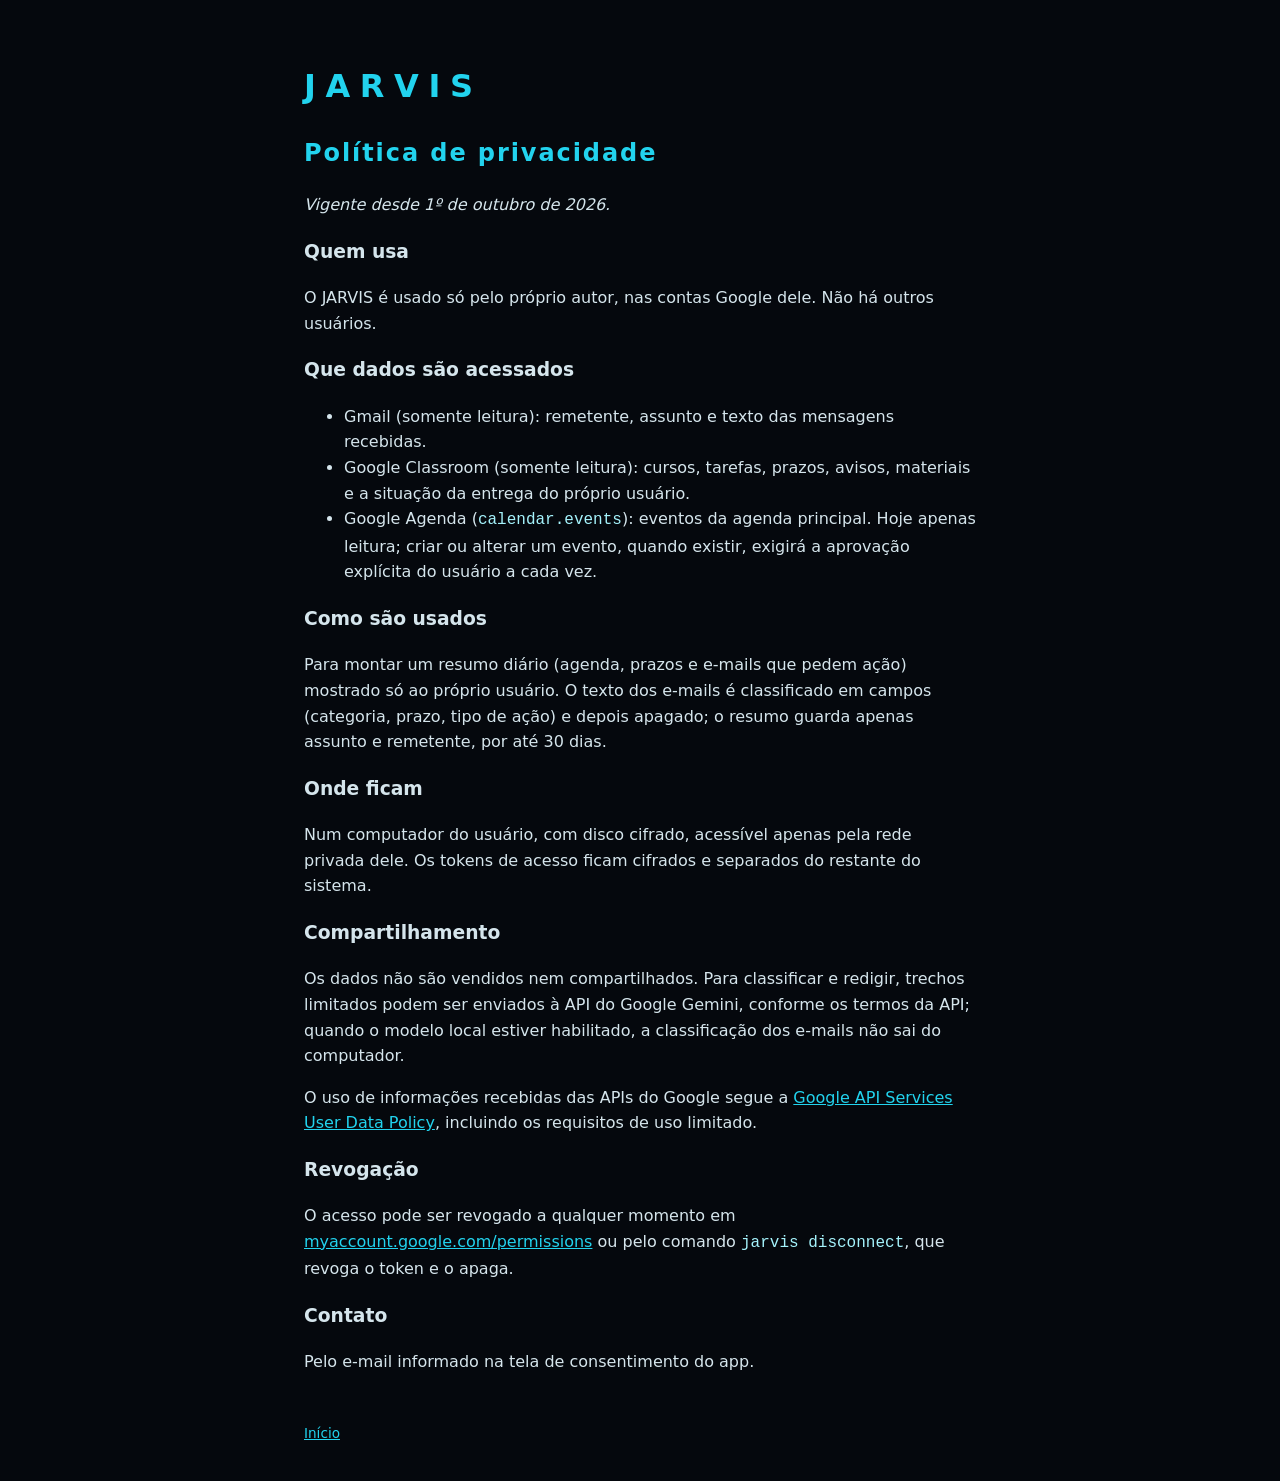
==== privacy.html @ 4841d22a "Páginas de início e de privacidade do JARVIS Co-Authored-By: Claude Opus 5.5 <noreply@anthropic.com>" ====
<!doctype html>
<html lang="pt-BR">
<head>
  <meta charset="utf-8">
  <meta name="viewport" content="width=device-width, initial-scale=1">
  <title>JARVIS — política de privacidade</title>
  <link rel="stylesheet" href="style.css">
</head>
<body>
  <h1>JARVIS</h1>
  <h2>Política de privacidade</h2>
  <p><em>Vigente desde 1º de outubro de 2026.</em></p>

  <h3>Quem usa</h3>
  <p>O JARVIS é usado só pelo próprio autor, nas contas Google dele. Não há outros usuários.</p>

  <h3>Que dados são acessados</h3>
  <ul>
    <li>Gmail (somente leitura): remetente, assunto e texto das mensagens recebidas.</li>
    <li>Google Classroom (somente leitura): cursos, tarefas, prazos, avisos, materiais e a situação
      da entrega do próprio usuário.</li>
    <li>Google Agenda (<code>calendar.events</code>): eventos da agenda principal. Hoje apenas
      leitura; criar ou alterar um evento, quando existir, exigirá a aprovação explícita do usuário
      a cada vez.</li>
  </ul>

  <h3>Como são usados</h3>
  <p>Para montar um resumo diário (agenda, prazos e e-mails que pedem ação) mostrado só ao próprio
    usuário. O texto dos e-mails é classificado em campos (categoria, prazo, tipo de ação) e depois
    apagado; o resumo guarda apenas assunto e remetente, por até 30 dias.</p>

  <h3>Onde ficam</h3>
  <p>Num computador do usuário, com disco cifrado, acessível apenas pela rede privada dele. Os
    tokens de acesso ficam cifrados e separados do restante do sistema.</p>

  <h3>Compartilhamento</h3>
  <p>Os dados não são vendidos nem compartilhados. Para classificar e redigir, trechos limitados
    podem ser enviados à API do Google Gemini, conforme os termos da API; quando o modelo local
    estiver habilitado, a classificação dos e-mails não sai do computador.</p>
  <p>O uso de informações recebidas das APIs do Google segue a
    <a href="https://developers.google.com/terms/api-services-user-data-policy">Google API Services
    User Data Policy</a>, incluindo os requisitos de uso limitado.</p>

  <h3>Revogação</h3>
  <p>O acesso pode ser revogado a qualquer momento em
    <a href="https://myaccount.google.com/permissions">myaccount.google.com/permissions</a>
    ou pelo comando <code>jarvis disconnect</code>, que revoga o token e o apaga.</p>

  <h3>Contato</h3>
  <p>Pelo e-mail informado na tela de consentimento do app.</p>
  <footer><a href="index.html">Início</a></footer>
</body>
</html>
---- style.css ----
:root {
  color-scheme: dark;
}
body {
  margin: 0 auto;
  max-width: 42rem;
  padding: 2.5rem 1.25rem;
  background: #05080d;
  color: #d5e5ec;
  font:
    16px / 1.6 system-ui,
    sans-serif;
}
h1,
h2 {
  color: #22d3ee;
  letter-spacing: 0.08em;
}
h1 {
  letter-spacing: 0.3em;
}
a {
  color: #22d3ee;
}
code {
  color: #a5f3fc;
}
footer {
  margin-top: 3rem;
  color: #6f8c99;
  font-size: 0.85rem;
}
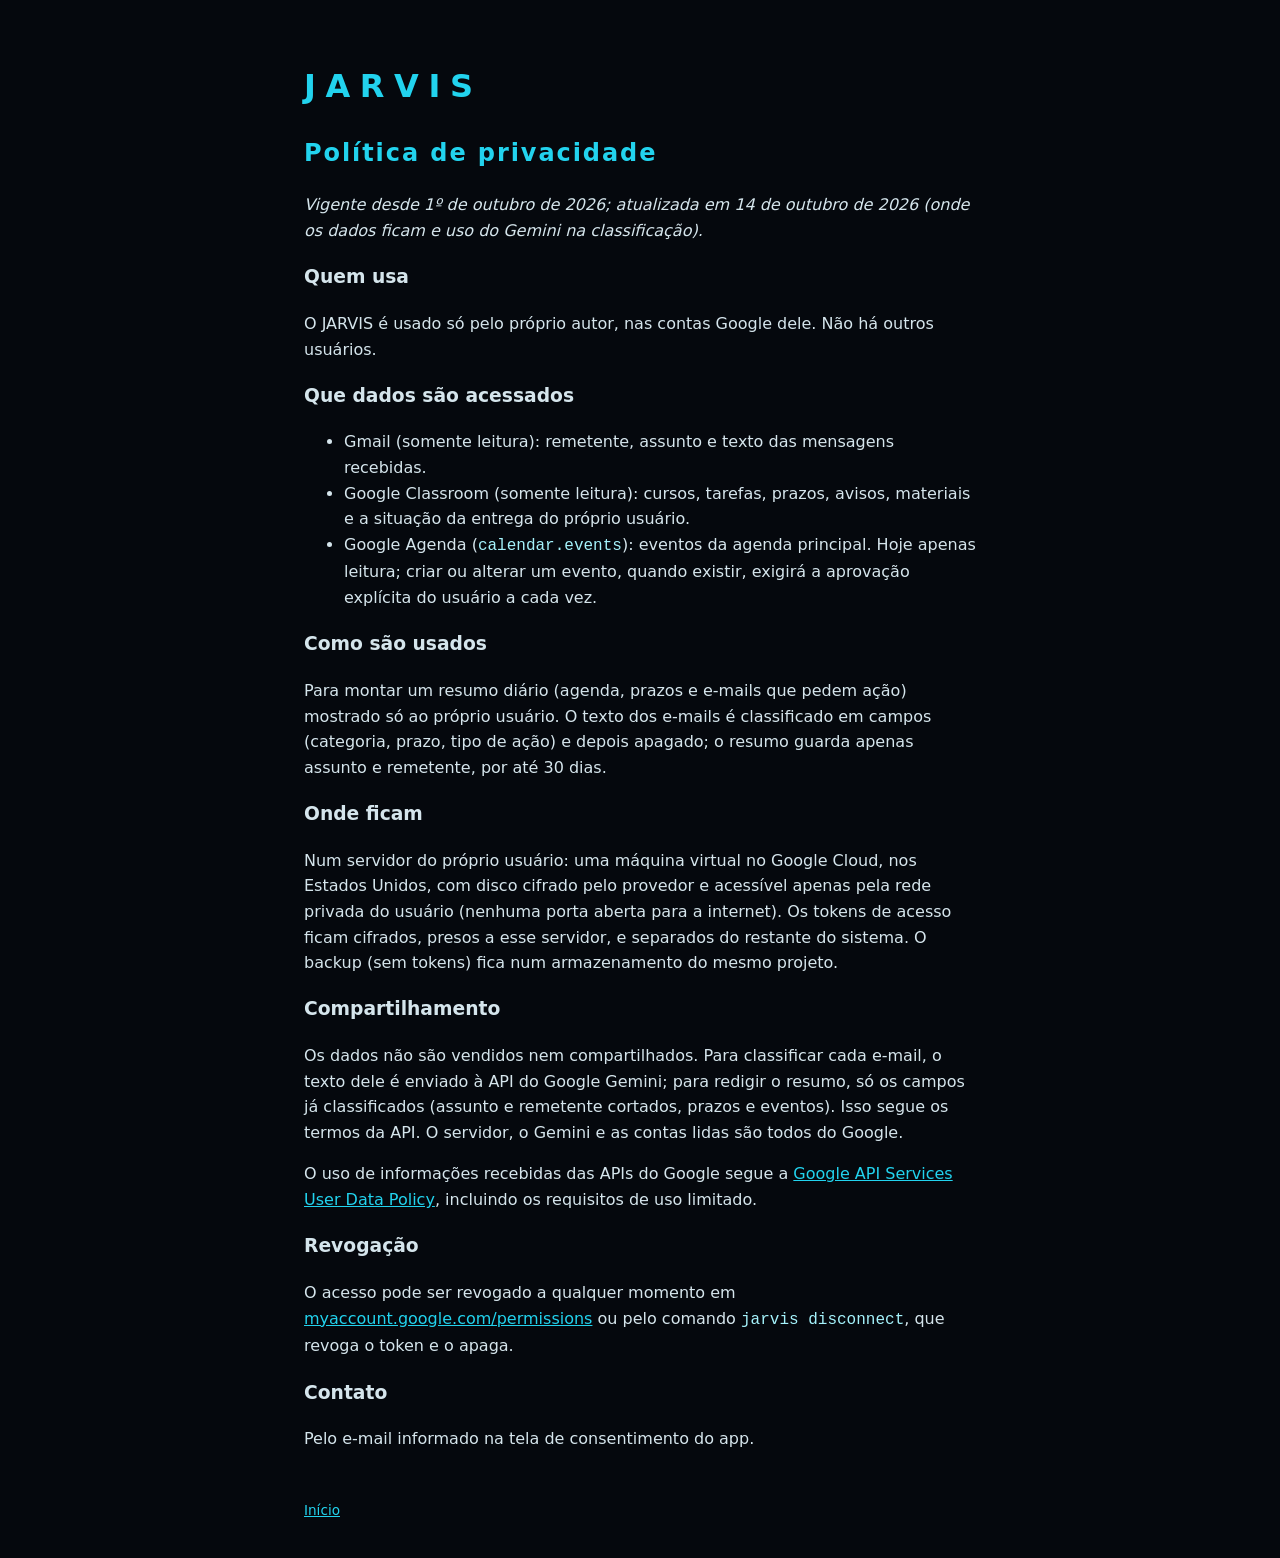
==== commit 1a70184b: "Onde os dados ficam (VM no Google Cloud) e uso do Gemini na classificação Co-Authored-By: Claude Opu" ====
--- a/privacy.html
+++ b/privacy.html
@@ -9,7 +9,8 @@
 <body>
   <h1>JARVIS</h1>
   <h2>Política de privacidade</h2>
-  <p><em>Vigente desde 1º de outubro de 2026.</em></p>
+  <p><em>Vigente desde 1º de outubro de 2026; atualizada em 14 de outubro de 2026 (onde os dados
+    ficam e uso do Gemini na classificação).</em></p>
 
   <h3>Quem usa</h3>
   <p>O JARVIS é usado só pelo próprio autor, nas contas Google dele. Não há outros usuários.</p>
@@ -30,13 +31,16 @@
     apagado; o resumo guarda apenas assunto e remetente, por até 30 dias.</p>
 
   <h3>Onde ficam</h3>
-  <p>Num computador do usuário, com disco cifrado, acessível apenas pela rede privada dele. Os
-    tokens de acesso ficam cifrados e separados do restante do sistema.</p>
+  <p>Num servidor do próprio usuário: uma máquina virtual no Google Cloud, nos Estados Unidos, com
+    disco cifrado pelo provedor e acessível apenas pela rede privada do usuário (nenhuma porta
+    aberta para a internet). Os tokens de acesso ficam cifrados, presos a esse servidor, e separados
+    do restante do sistema. O backup (sem tokens) fica num armazenamento do mesmo projeto.</p>
 
   <h3>Compartilhamento</h3>
-  <p>Os dados não são vendidos nem compartilhados. Para classificar e redigir, trechos limitados
-    podem ser enviados à API do Google Gemini, conforme os termos da API; quando o modelo local
-    estiver habilitado, a classificação dos e-mails não sai do computador.</p>
+  <p>Os dados não são vendidos nem compartilhados. Para classificar cada e-mail, o texto dele é
+    enviado à API do Google Gemini; para redigir o resumo, só os campos já classificados (assunto e
+    remetente cortados, prazos e eventos). Isso segue os termos da API. O servidor, o Gemini e as
+    contas lidas são todos do Google.</p>
   <p>O uso de informações recebidas das APIs do Google segue a
     <a href="https://developers.google.com/terms/api-services-user-data-policy">Google API Services
     User Data Policy</a>, incluindo os requisitos de uso limitado.</p>
